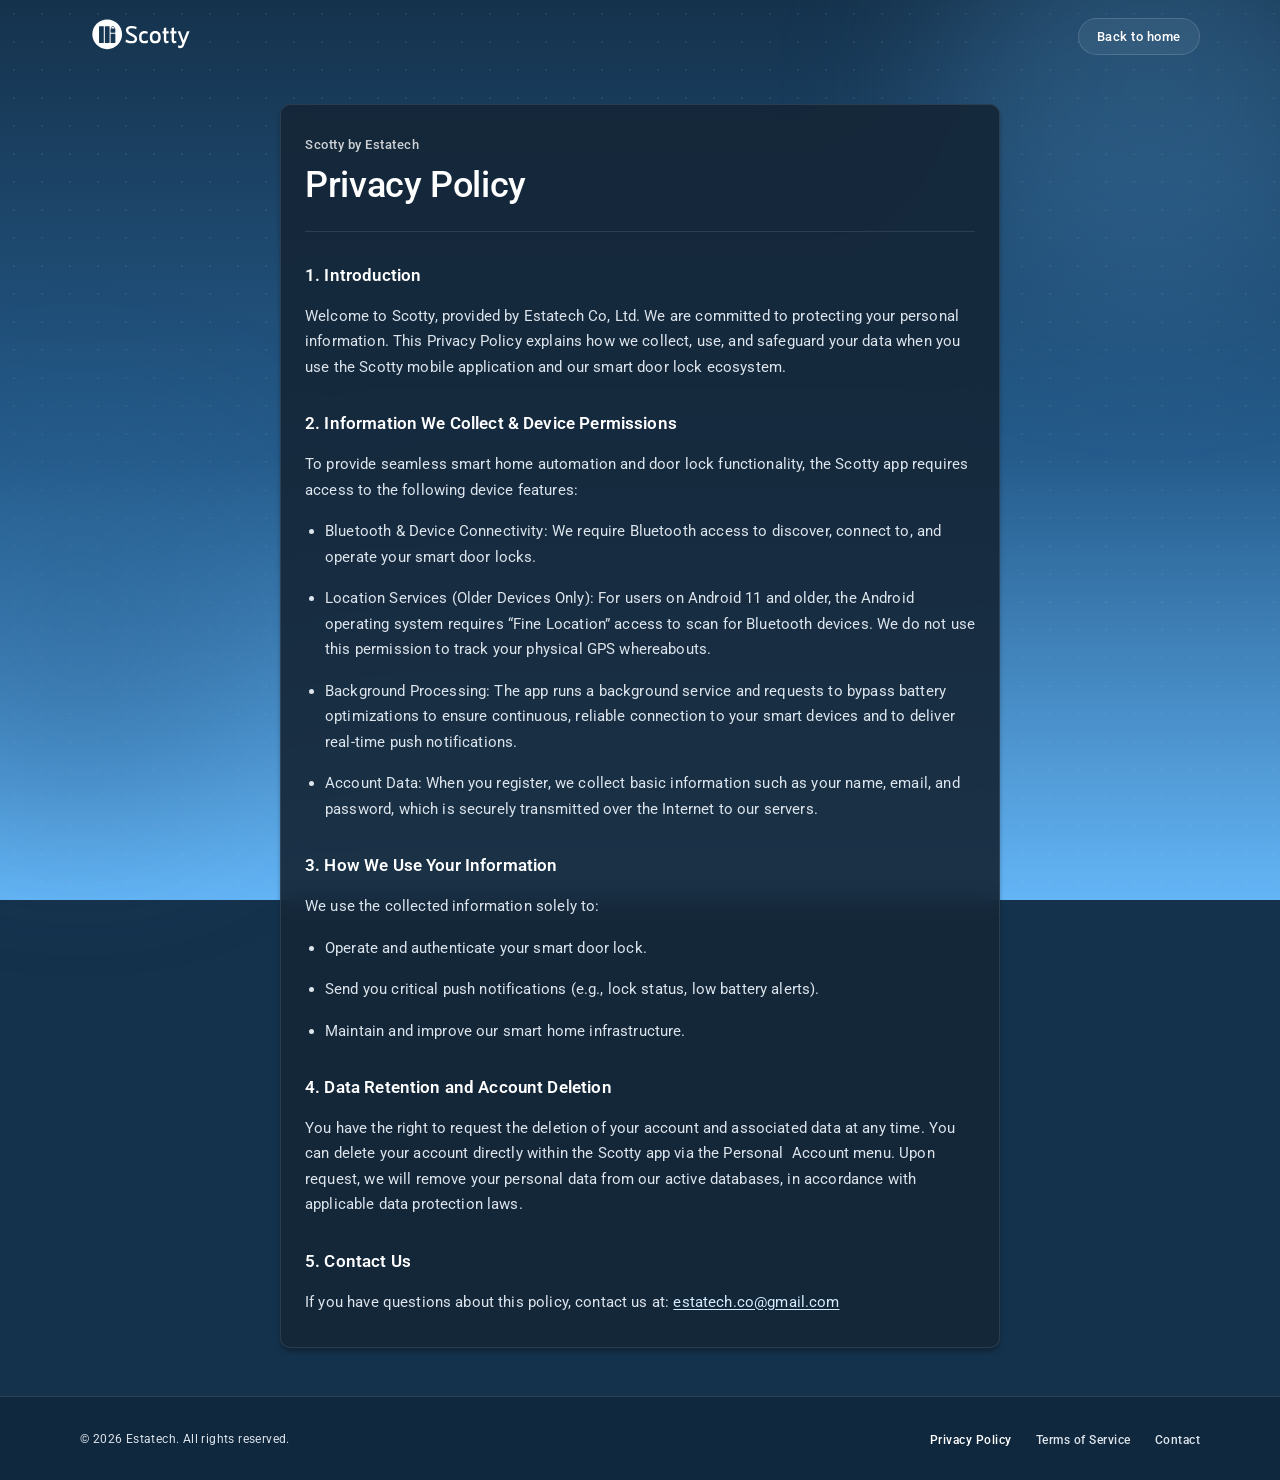
==== web/privacy-policy.html @ f1f17037 "Add privacy policy and terms of service pages from design reference. Publish legal pages in web/, li" ====
<!DOCTYPE html>
<html lang="en">
  <head>
    <meta charset="UTF-8" />
    <meta name="viewport" content="width=device-width, initial-scale=1.0" />
    <meta name="description" content="Scotty by Estatech — Privacy Policy" />
    <title>Privacy Policy — Scotty by Estatech</title>
    <link rel="icon" href="favicon.ico" sizes="any" />
    <link
      rel="icon"
      type="image/png"
      sizes="32x32"
      href="assets/favicons/favicon-32x32.png"
    />
    <link
      rel="icon"
      type="image/png"
      sizes="16x16"
      href="assets/favicons/favicon-16x16.png"
    />
    <link rel="preconnect" href="https://fonts.googleapis.com" />
    <link rel="preconnect" href="https://fonts.gstatic.com" crossorigin />
    <link
      href="https://fonts.googleapis.com/css2?family=Roboto:wght@400;500;600&display=swap"
      rel="stylesheet"
    />
    <link rel="stylesheet" href="css/styles.css" />
  </head>
  <body>
    <div class="bg-gradient" aria-hidden="true"></div>
    <div class="bg-dots" aria-hidden="true"></div>
    <div class="bg-orb bg-orb--one" aria-hidden="true"></div>
    <div class="bg-orb bg-orb--two" aria-hidden="true"></div>

    <div class="page page--legal">
      <header class="container nav">
        <a class="logo" href="index.html" aria-label="Scotty by Estatech home">
          <img
            class="logo-img"
            src="assets/images/logos/scotty-logo-white.svg"
            alt="Scotty"
            width="174"
            height="80"
          />
        </a>
        <a class="nav-cta" href="index.html">Back to home</a>
      </header>

      <main class="container legal">
        <article class="legal-card">
          <header class="legal-header">
            <p class="legal-eyebrow">Scotty by Estatech</p>
            <h1 class="legal-title">Privacy Policy</h1>
          </header>

          <div class="legal-body">
            <section class="legal-section">
              <h2>1. Introduction</h2>
              <p>
                Welcome to Scotty, provided by Estatech Co, Ltd. We are committed
                to protecting your personal information. This Privacy Policy
                explains how we collect, use, and safeguard your data when you
                use the Scotty mobile application and our smart door lock
                ecosystem.
              </p>
            </section>

            <section class="legal-section">
              <h2>2. Information We Collect &amp; Device Permissions</h2>
              <p>
                To provide seamless smart home automation and door lock
                functionality, the Scotty app requires access to the following
                device features:
              </p>
              <ul>
                <li>
                  Bluetooth &amp; Device Connectivity: We require Bluetooth access
                  to discover, connect to, and operate your smart door locks.
                </li>
                <li>
                  Location Services (Older Devices Only): For users on Android 11
                  and older, the Android operating system requires &ldquo;Fine
                  Location&rdquo; access to scan for Bluetooth devices. We do not
                  use this permission to track your physical GPS whereabouts.
                </li>
                <li>
                  Background Processing: The app runs a background service and
                  requests to bypass battery optimizations to ensure continuous,
                  reliable connection to your smart devices and to deliver
                  real-time push notifications.
                </li>
                <li>
                  Account Data: When you register, we collect basic information
                  such as your name, email, and password, which is securely
                  transmitted over the Internet to our servers.
                </li>
              </ul>
            </section>

            <section class="legal-section">
              <h2>3. How We Use Your Information</h2>
              <p>We use the collected information solely to:</p>
              <ul>
                <li>Operate and authenticate your smart door lock.</li>
                <li>
                  Send you critical push notifications (e.g., lock status, low
                  battery alerts).
                </li>
                <li>Maintain and improve our smart home infrastructure.</li>
              </ul>
            </section>

            <section class="legal-section">
              <h2>4. Data Retention and Account Deletion</h2>
              <p>
                You have the right to request the deletion of your account and
                associated data at any time. You can delete your account directly
                within the Scotty app via the Personal&nbsp;&nbsp;Account menu.
                Upon request, we will remove your personal data from our active
                databases, in accordance with applicable data protection laws.
              </p>
            </section>

            <section class="legal-section">
              <h2>5. Contact Us</h2>
              <p>
                If you have questions about this policy, contact us at:
                <a href="mailto:estatech.co@gmail.com">estatech.co@gmail.com</a>
              </p>
            </section>
          </div>
        </article>
      </main>

      <footer class="footer">
        <div class="container footer-inner">
          <p class="footer-copy">
            &copy; <span id="year"></span> Estatech. All rights reserved.
          </p>
          <ul class="footer-links">
            <li><a href="privacy-policy.html" aria-current="page">Privacy Policy</a></li>
            <li><a href="terms-of-service.html">Terms of Service</a></li>
            <li><a href="mailto:estatech.co@gmail.com">Contact</a></li>
          </ul>
        </div>
      </footer>
    </div>

    <script>
      document.getElementById("year").textContent = new Date().getFullYear();
    </script>
  </body>
</html>
---- web/css/styles.css ----
@import "./tokens.css";

*,
*::before,
*::after {
  box-sizing: border-box;
  margin: 0;
  padding: 0;
}

html {
  scroll-behavior: smooth;
}

body {
  min-height: 100vh;
  font-family: var(--font-sans);
  color: var(--text-primary);
  background: var(--estatech-navy);
  overflow-x: hidden;
  -webkit-font-smoothing: antialiased;
}

/* ── Background layers ── */

.bg-gradient {
  position: fixed;
  inset: 0;
  z-index: 0;
  background: linear-gradient(
    180deg,
    var(--estatech-navy) 0%,
    var(--estatech-blue) 51%,
    var(--estatech-sky) 100%
  );
}

.bg-dots {
  position: fixed;
  inset: 0;
  z-index: 1;
  opacity: 0.35;
  background-image: radial-gradient(
    circle at center,
    rgba(255, 255, 255, 0.18) 1px,
    transparent 1px
  );
  background-size: 28px 28px;
  animation: drift-dots 60s linear infinite;
}

.bg-orb {
  position: fixed;
  border-radius: 50%;
  filter: blur(80px);
  z-index: 1;
  pointer-events: none;
}

.bg-orb--one {
  width: 420px;
  height: 420px;
  top: -120px;
  right: -80px;
  background: rgba(100, 181, 246, 0.22);
  animation: float-orb 18s ease-in-out infinite;
}

.bg-orb--two {
  width: 360px;
  height: 360px;
  bottom: 10%;
  left: -100px;
  background: rgba(37, 92, 140, 0.35);
  animation: float-orb 22s ease-in-out infinite reverse;
}

/* ── Layout shell ── */

.page {
  position: relative;
  z-index: 2;
  min-height: 100vh;
  display: flex;
  flex-direction: column;
}

.container {
  width: min(100% - 40px, var(--max-width));
  margin-inline: auto;
}

/* ── Navigation ── */

.nav {
  height: var(--nav-height);
  display: flex;
  align-items: center;
  justify-content: space-between;
  padding-block: var(--space-4);
}

.logo {
  display: inline-flex;
  align-items: center;
  gap: var(--space-3);
  text-decoration: none;
  color: var(--text-primary);
}

.logo-img {
  display: block;
  height: 56px;
  width: auto;
}

.nav-cta {
  font-size: 0.8125rem;
  font-weight: 500;
  letter-spacing: 0.04em;
  color: var(--text-primary);
  text-decoration: none;
  padding: 10px 18px;
  border-radius: var(--radius-pill);
  border: 1px solid rgba(255, 255, 255, 0.14);
  background: rgba(255, 255, 255, 0.06);
  backdrop-filter: blur(8px);
  transition: background 0.25s ease, border-color 0.25s ease, color 0.25s ease;
}

.nav-cta:hover {
  background: rgba(255, 255, 255, 0.12);
  border-color: rgba(255, 255, 255, 0.28);
  color: var(--text-primary);
}

/* ── Hero ── */

.hero {
  flex: 1;
  display: flex;
  flex-direction: column;
  align-items: center;
  justify-content: center;
  text-align: center;
  padding-block: var(--space-16) var(--space-12);
  gap: var(--space-8);
}

.hero-eyebrow {
  font-size: 0.9375rem;
  font-weight: 500;
  letter-spacing: 0.04em;
  color: var(--text-muted);
  animation: fade-up 0.8s ease both;
}

.hero-headline {
  max-width: 14ch;
  font-size: clamp(2.5rem, 8vw, 4.5rem);
  font-weight: 500;
  line-height: 1.08;
  letter-spacing: -0.02em;
  animation: fade-up 0.8s ease 0.1s both;
}

/* Animated "coming soon" text */
.coming-soon {
  display: block;
  position: relative;
  background: linear-gradient(
    110deg,
    #ffffff 0%,
    #ffffff 30%,
    var(--estatech-sky) 50%,
    #ffffff 70%,
    #ffffff 100%
  );
  background-size: 220% 100%;
  -webkit-background-clip: text;
  background-clip: text;
  -webkit-text-fill-color: transparent;
  color: transparent;
  filter: drop-shadow(0 2px 14px rgba(21, 50, 76, 0.5));
  animation: shimmer-text 4.5s ease-in-out infinite;
}

.coming-soon-dots {
  display: inline-flex;
  gap: 4px;
  margin-left: 2px;
  vertical-align: baseline;
}

.coming-soon-dots span {
  display: inline-block;
  width: 0.18em;
  height: 0.18em;
  border-radius: 50%;
  background: var(--estatech-sky);
  animation: dot-pulse 1.4s ease-in-out infinite;
}

.coming-soon-dots span:nth-child(2) {
  animation-delay: 0.2s;
}

.coming-soon-dots span:nth-child(3) {
  animation-delay: 0.4s;
}

.hero-subtitle {
  max-width: 42ch;
  font-size: clamp(1rem, 2.5vw, 1.125rem);
  font-weight: 400;
  line-height: 1.65;
  letter-spacing: 0.15px;
  color: var(--text-on-surface);
  text-shadow: 0 1px 10px rgba(21, 50, 76, 0.35);
  animation: fade-up 0.8s ease 0.2s both;
}

/* ── Notify card ── */

.notify {
  width: min(100%, 440px);
  animation: fade-up 0.8s ease 0.35s both;
}

.notify-card {
  padding: var(--space-6);
  border-radius: var(--radius-card);
  background: var(--estatech-surface-card);
  box-shadow: var(--shadow-card);
  border: 1px solid rgba(255, 255, 255, 0.08);
  backdrop-filter: blur(12px);
}

.notify-label {
  display: block;
  font-size: 0.75rem;
  font-weight: 600;
  letter-spacing: 0.5px;
  text-transform: uppercase;
  color: var(--text-on-surface);
  margin-bottom: var(--space-3);
  text-align: left;
}

.notify-form {
  display: flex;
  gap: var(--space-3);
}

.notify-input {
  flex: 1;
  min-width: 0;
  height: 44px;
  padding: 0 var(--space-4);
  border-radius: var(--radius-sm);
  border: 1px solid rgba(255, 255, 255, 0.12);
  background: rgba(0, 0, 0, 0.2);
  color: var(--text-primary);
  font-family: inherit;
  font-size: 0.875rem;
  outline: none;
  transition: border-color 0.2s ease, box-shadow 0.2s ease;
}

.notify-input::placeholder {
  color: var(--text-on-surface-muted);
}

.notify-input:focus {
  border-color: rgba(100, 181, 246, 0.6);
  box-shadow: 0 0 0 3px rgba(100, 181, 246, 0.15);
}

.notify-btn {
  height: 44px;
  padding: 0 var(--space-6);
  border: none;
  border-radius: var(--radius-sm);
  background: var(--estatech-nav);
  color: var(--text-primary);
  font-family: inherit;
  font-size: 0.875rem;
  font-weight: 500;
  letter-spacing: 0.25px;
  cursor: pointer;
  white-space: nowrap;
  transition: background 0.2s ease, transform 0.15s ease;
}

.notify-btn:hover {
  background: #4a96c9;
}

.notify-btn:active {
  transform: scale(0.98);
}

.notify-feedback {
  margin-top: var(--space-3);
  font-size: 0.8125rem;
  color: #d4ecff;
  text-align: left;
  min-height: 1.25em;
  opacity: 0;
  transition: opacity 0.3s ease;
}

.notify-feedback.is-visible {
  opacity: 1;
}

/* ── Values strip ── */

.values {
  padding-block: var(--space-12) var(--space-16);
}

.values-grid {
  display: grid;
  grid-template-columns: repeat(3, 1fr);
  gap: var(--space-6);
}

.value-card {
  padding: var(--space-6);
  border-radius: var(--radius-card);
  background: var(--estatech-surface-elevated);
  border: 1px solid rgba(255, 255, 255, 0.14);
  box-shadow: var(--shadow-card);
  backdrop-filter: blur(8px);
  transition: transform 0.3s ease, border-color 0.3s ease;
}

.value-card:hover {
  transform: translateY(-4px);
  border-color: rgba(255, 255, 255, 0.16);
}

.value-icon {
  width: 40px;
  height: 40px;
  border-radius: var(--radius-sm);
  background: rgba(67, 135, 185, 0.55);
  display: grid;
  place-items: center;
  margin-bottom: var(--space-4);
  color: #e8f4ff;
}

.value-icon svg {
  width: 22px;
  height: 22px;
}

.value-title {
  font-size: 1rem;
  font-weight: 500;
  line-height: 1.5;
  letter-spacing: 0.15px;
  margin-bottom: var(--space-3);
}

.value-desc {
  font-size: 0.875rem;
  line-height: 1.55;
  letter-spacing: 0.25px;
  color: var(--text-on-surface);
}

/* ── Footer ── */

.footer {
  padding-block: var(--space-8);
  border-top: 1px solid rgba(255, 255, 255, 0.12);
  background: rgba(16, 36, 56, 0.72);
  backdrop-filter: blur(10px);
}

.footer-inner {
  display: flex;
  flex-wrap: wrap;
  align-items: center;
  justify-content: space-between;
  gap: var(--space-4);
  width: min(100% - 40px, var(--max-width));
  margin-inline: auto;
}

.footer-copy {
  font-size: 0.75rem;
  letter-spacing: 0.4px;
  color: var(--text-on-surface);
}

.footer-links {
  display: flex;
  gap: var(--space-6);
  list-style: none;
}

.footer-links a {
  font-size: 0.75rem;
  font-weight: 500;
  letter-spacing: 0.5px;
  color: var(--text-on-surface);
  text-decoration: none;
  transition: color 0.2s ease;
}

.footer-links a:hover {
  color: var(--text-primary);
}

.footer-links a[aria-current="page"] {
  color: var(--text-primary);
}

/* ── Legal pages ── */

.page--legal {
  min-height: 100vh;
}

.legal {
  flex: 1;
  padding-block: var(--space-8) var(--space-12);
}

.legal-card {
  max-width: 720px;
  margin-inline: auto;
  padding: var(--space-8) var(--space-6);
  border-radius: var(--radius-card);
  background: var(--estatech-surface-card);
  border: 1px solid rgba(255, 255, 255, 0.1);
  box-shadow: var(--shadow-card);
  backdrop-filter: blur(12px);
}

.legal-header {
  margin-bottom: var(--space-8);
  padding-bottom: var(--space-6);
  border-bottom: 1px solid rgba(255, 255, 255, 0.1);
}

.legal-eyebrow {
  font-size: 0.8125rem;
  font-weight: 500;
  letter-spacing: 0.04em;
  color: var(--text-muted);
  margin-bottom: var(--space-3);
}

.legal-title {
  font-size: clamp(1.75rem, 5vw, 2.25rem);
  font-weight: 500;
  line-height: 1.2;
  letter-spacing: -0.01em;
  color: var(--text-primary);
}

.legal-meta {
  margin-top: var(--space-4);
  font-size: 0.875rem;
  line-height: 1.5;
  color: var(--text-on-surface);
}

.legal-body {
  display: flex;
  flex-direction: column;
  gap: var(--space-8);
}

.legal-section h2 {
  font-size: 1.0625rem;
  font-weight: 600;
  line-height: 1.4;
  letter-spacing: 0.15px;
  color: var(--text-primary);
  margin-bottom: var(--space-4);
}

.legal-section p {
  font-size: 0.9375rem;
  line-height: 1.7;
  letter-spacing: 0.15px;
  color: var(--text-on-surface);
}

.legal-section p + p {
  margin-top: var(--space-4);
}

.legal-section ul {
  margin-top: var(--space-4);
  padding-left: 1.25rem;
  display: flex;
  flex-direction: column;
  gap: var(--space-4);
}

.legal-section li {
  font-size: 0.9375rem;
  line-height: 1.7;
  letter-spacing: 0.15px;
  color: var(--text-on-surface);
}

.legal-section strong {
  font-weight: 600;
  color: var(--text-primary);
}

.legal-section a {
  color: #d4ecff;
  text-decoration: underline;
  text-underline-offset: 2px;
}

.legal-section a:hover {
  color: var(--text-primary);
}

@media (max-width: 768px) {
  .legal-card {
    padding: var(--space-6) var(--space-4);
  }
}

/* ── Keyframes ── */

@keyframes shimmer-text {
  0%,
  100% {
    background-position: 100% 50%;
  }
  50% {
    background-position: 0% 50%;
  }
}

@keyframes dot-pulse {
  0%,
  80%,
  100% {
    opacity: 0.55;
    transform: translateY(0);
  }
  40% {
    opacity: 1;
    transform: translateY(-6px);
  }
}

@keyframes fade-up {
  from {
    opacity: 0;
    transform: translateY(20px);
  }
  to {
    opacity: 1;
    transform: translateY(0);
  }
}

@keyframes drift-dots {
  from {
    transform: translate(0, 0);
  }
  to {
    transform: translate(28px, 28px);
  }
}

@keyframes float-orb {
  0%,
  100% {
    transform: translate(0, 0) scale(1);
  }
  50% {
    transform: translate(30px, -20px) scale(1.08);
  }
}

/* ── Reduced motion ── */

@media (prefers-reduced-motion: reduce) {
  *,
  *::before,
  *::after {
    animation-duration: 0.01ms !important;
    animation-iteration-count: 1 !important;
    transition-duration: 0.01ms !important;
  }

  html {
    scroll-behavior: auto;
  }
}

/* ── Responsive ── */

@media (max-width: 768px) {
  .values-grid {
    grid-template-columns: 1fr;
  }

  .notify-form {
    flex-direction: column;
  }

  .notify-btn {
    width: 100%;
  }

  .footer-inner {
    flex-direction: column;
    text-align: center;
  }
}
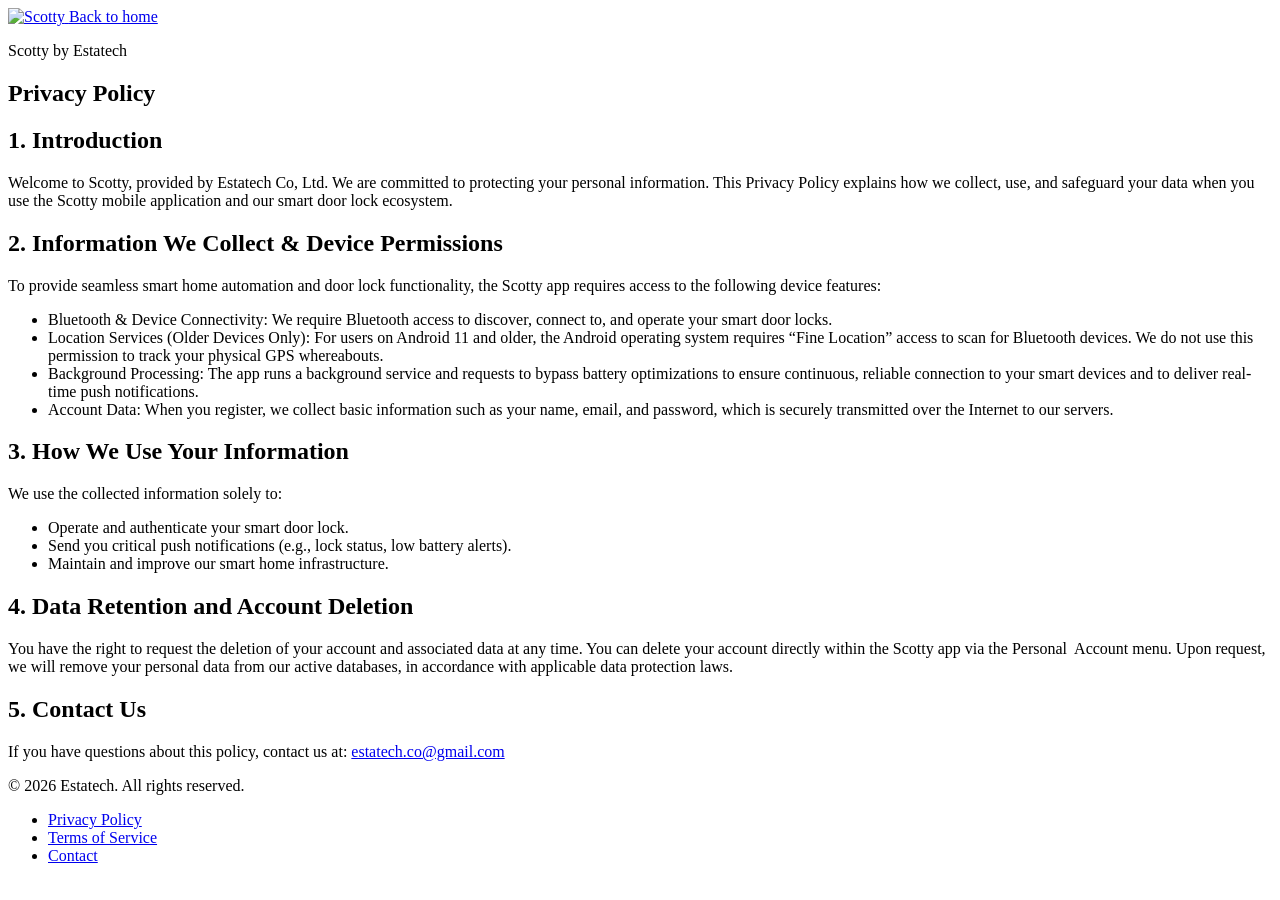
==== commit c1561787: "Fix GitHub Pages asset paths for legal pages and all routes. Set a dynamic base href for github.io p" ====
--- a/web/privacy-policy.html
+++ b/web/privacy-policy.html
@@ -2,6 +2,18 @@
 <html lang="en">
   <head>
     <meta charset="UTF-8" />
+    <script>
+      (function () {
+        var baseHref = "/";
+        if (location.hostname.endsWith("github.io")) {
+          var segment = location.pathname.split("/").filter(Boolean)[0];
+          if (segment) baseHref = "/" + segment + "/";
+        }
+        var base = document.createElement("base");
+        base.href = baseHref;
+        document.head.appendChild(base);
+      })();
+    </script>
     <meta name="viewport" content="width=device-width, initial-scale=1.0" />
     <meta name="description" content="Scotty by Estatech — Privacy Policy" />
     <title>Privacy Policy — Scotty by Estatech</title>
@@ -24,6 +36,7 @@
       href="https://fonts.googleapis.com/css2?family=Roboto:wght@400;500;600&display=swap"
       rel="stylesheet"
     />
+    <link rel="stylesheet" href="css/tokens.css" />
     <link rel="stylesheet" href="css/styles.css" />
   </head>
   <body>
--- a/web/css/tokens.css
+++ b/web/css/tokens.css
@@ -0,0 +1,32 @@
+:root {
+  --estatech-navy: #15324c;
+  --estatech-blue: #255c8c;
+  --estatech-sky: #64b5f6;
+  --estatech-nav: #4387b9;
+  --estatech-surface-card: rgba(21, 38, 56, 0.92);
+  --estatech-surface-elevated: rgba(18, 34, 52, 0.88);
+
+  --text-primary: #ffffff;
+  --text-tertiary: #e8eef4;
+  --text-secondary: #c5d3e0;
+  --text-muted: rgba(255, 255, 255, 0.78);
+  --text-on-surface: #dce4ec;
+  --text-on-surface-muted: #a8b9c9;
+
+  --shadow-card: 0 4px 4px rgba(0, 0, 0, 0.25);
+  --radius-card: 10px;
+  --radius-sm: 5px;
+  --radius-pill: 999px;
+
+  --font-sans: "Roboto", system-ui, -apple-system, sans-serif;
+
+  --space-3: 12px;
+  --space-4: 16px;
+  --space-6: 24px;
+  --space-8: 32px;
+  --space-12: 48px;
+  --space-16: 64px;
+
+  --max-width: 1120px;
+  --nav-height: 72px;
+}
--- a/web/css/styles.css
+++ b/web/css/styles.css
@@ -1,5 +1,3 @@
-@import "./tokens.css";
-
 *,
 *::before,
 *::after {
